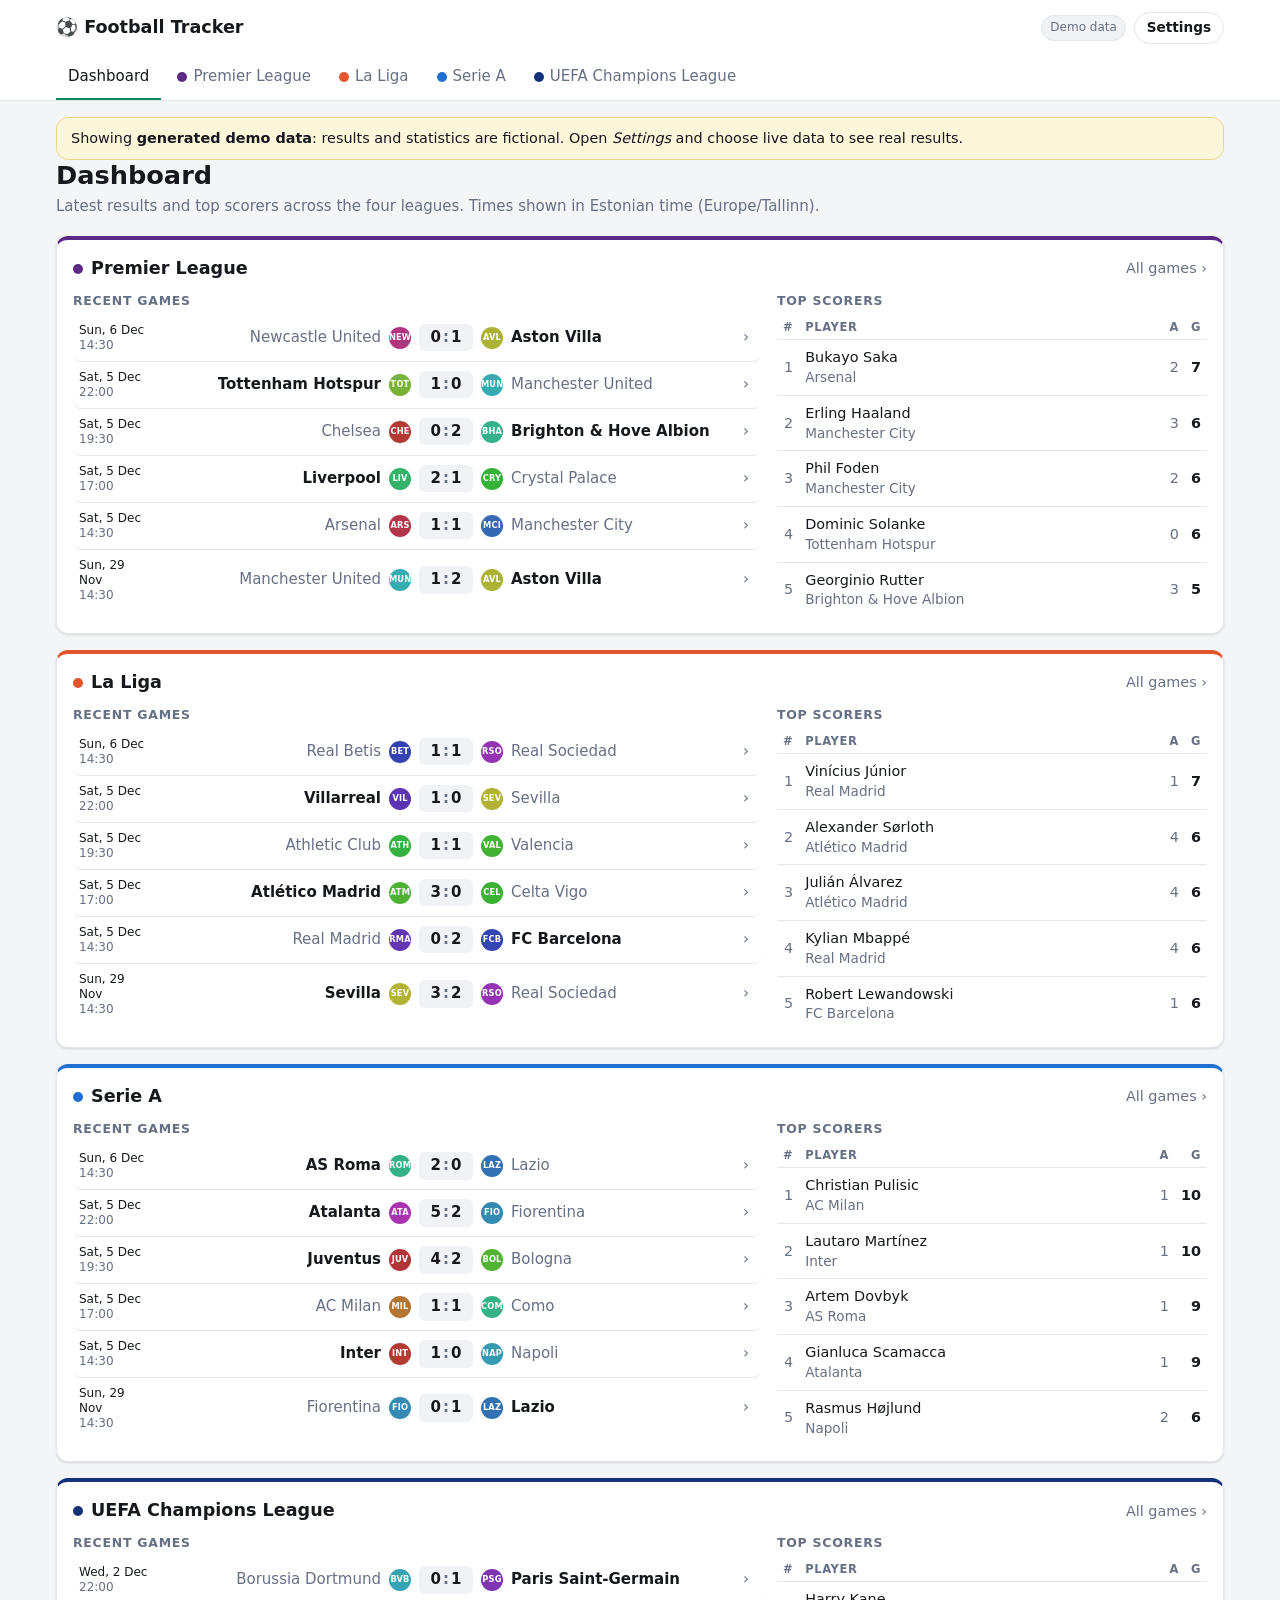
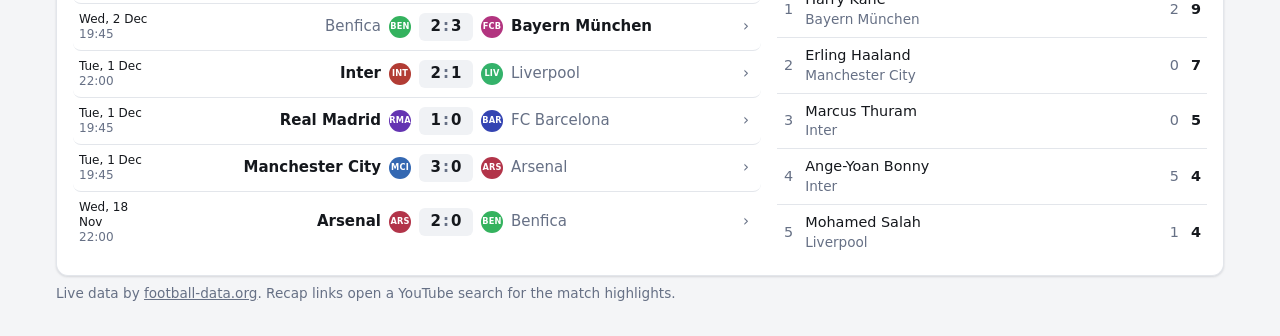
==== public/index.html @ 17e54a9e "Support live data on Cloudflare Pages, Netlify and Vercel football-data.org blocks direct browser re" ====
<!doctype html>
<html lang="en">
<head>
  <meta charset="utf-8">
  <meta name="viewport" content="width=device-width, initial-scale=1">
  <title>Football Tracker</title>
  <meta name="description" content="Recent results, top scorers and match statistics for La Liga, Premier League, Serie A and the UEFA Champions League.">
  <link rel="icon" href="data:image/svg+xml,<svg xmlns='http://www.w3.org/2000/svg' viewBox='0 0 100 100'><text y='.9em' font-size='90'>⚽</text></svg>">
  <link rel="stylesheet" href="css/styles.css">
</head>
<body>
  <header class="site-header">
    <div class="wrap header-inner">
      <a href="#/" class="brand"><span aria-hidden="true">⚽</span> Football Tracker</a>
      <div class="header-actions">
        <span id="source-badge" class="badge">Demo data</span>
        <button id="open-settings" class="btn ghost small" type="button">Settings</button>
      </div>
    </div>
    <nav class="wrap league-nav" aria-label="Leagues"></nav>
  </header>

  <div id="demo-banner" class="wrap" hidden><div class="banner">
    Showing <strong>generated demo data</strong>: results and statistics are fictional.
    <span id="banner-reason"></span>
  </div></div>

  <main id="app" class="wrap"></main>

  <footer class="wrap site-footer muted small">
    Live data by <a href="https://www.football-data.org" target="_blank" rel="noopener">football-data.org</a>.
    Recap links open a YouTube search for the match highlights.
  </footer>

  <dialog id="settings">
    <form id="settings-form" method="dialog">
      <h2>Data source</h2>
      <label class="radio"><input type="radio" name="source" value="demo"> Demo data (works offline, fictional)</label>
      <label class="radio"><input type="radio" name="source" value="live"> Live data from football-data.org</label>
      <label class="field">
        <span>API key <span id="server-key-note" class="muted small" hidden>(optional: the server already has one)</span></span>
        <input name="apiKey" type="password" autocomplete="off" placeholder="Paste your football-data.org key">
      </label>
      <p class="muted small">Register for a free key at
        <a href="https://www.football-data.org/client/register" target="_blank" rel="noopener">football-data.org</a>.
        The key is stored only in this browser. Live data needs the bundled server (<code>node server.js</code>).
        The free tier covers all four leagues but not goal scorers, cards or match statistics.</p>
      <div class="dialog-actions">
        <button class="btn ghost" value="cancel" formnovalidate>Cancel</button>
        <button class="btn" value="save">Save</button>
      </div>
    </form>
  </dialog>

  <script src="js/demo-data.js"></script>
  <script src="js/live-data.js"></script>
  <script src="js/app.js"></script>
</body>
</html>
---- public/css/styles.css ----
:root {
  --bg: #f4f5f7;
  --surface: #ffffff;
  --surface-2: #f0f2f5;
  --text: #15181d;
  --muted: #667085;
  --border: #e3e6eb;
  --accent: #0f8a5f;
  --accent-ink: #ffffff;
  --home: #2563eb;
  --away: #e11d48;
  --yellow: #f5c518;
  --red: #d92d20;
  --shadow: 0 1px 2px rgba(16, 24, 40, .06), 0 1px 3px rgba(16, 24, 40, .08);
  --radius: 12px;
  color-scheme: light;
}
@media (prefers-color-scheme: dark) {
  :root {
    --bg: #0f1216;
    --surface: #171b21;
    --surface-2: #1f242c;
    --text: #e8eaed;
    --muted: #98a2b3;
    --border: #2a3039;
    --accent: #2fbf86;
    --accent-ink: #06140e;
    --home: #60a5fa;
    --away: #fb7185;
    --shadow: none;
    color-scheme: dark;
  }
}

* { box-sizing: border-box; }
html { -webkit-text-size-adjust: 100%; }
body {
  margin: 0;
  background: var(--bg);
  color: var(--text);
  font: 15px/1.45 system-ui, -apple-system, "Segoe UI", Roboto, Helvetica, Arial, sans-serif;
}
a { color: inherit; }
h1, h2, h3 { margin: 0; line-height: 1.2; }
h1 { font-size: 1.6rem; }
h2 { font-size: 1.05rem; }
h3 { font-size: .78rem; text-transform: uppercase; letter-spacing: .06em; color: var(--muted); font-weight: 600; }
.muted { color: var(--muted); }
.small { font-size: .85rem; }
.wrap { max-width: 1200px; margin: 0 auto; padding: 0 16px; }

/* ---------- header ---------- */
.site-header { background: var(--surface); border-bottom: 1px solid var(--border); position: sticky; top: 0; z-index: 10; }
.header-inner { display: flex; align-items: center; justify-content: space-between; height: 56px; gap: 12px; }
.brand { font-weight: 700; font-size: 1.1rem; text-decoration: none; white-space: nowrap; }
.header-actions { display: flex; align-items: center; gap: 8px; }
.badge { font-size: .75rem; padding: 3px 8px; border-radius: 999px; background: var(--surface-2); color: var(--muted); border: 1px solid var(--border); white-space: nowrap; }
.badge.live { color: var(--accent); border-color: var(--accent); }
.league-nav { display: flex; gap: 4px; overflow-x: auto; scrollbar-width: none; }
.league-nav::-webkit-scrollbar { display: none; }
.league-nav a {
  display: inline-flex; align-items: center; gap: 6px; white-space: nowrap;
  padding: 10px 12px; text-decoration: none; color: var(--muted); font-weight: 500;
  border-bottom: 2px solid transparent;
}
.league-nav a:hover { color: var(--text); }
.league-nav a.active { color: var(--text); border-bottom-color: var(--league, var(--accent)); }
.league-dot { width: 10px; height: 10px; border-radius: 50%; background: var(--league, var(--accent)); display: inline-block; flex: none; }

.banner {
  margin-top: 16px; padding: 10px 14px; border-radius: var(--radius);
  background: color-mix(in srgb, var(--yellow) 16%, var(--surface)); border: 1px solid color-mix(in srgb, var(--yellow) 45%, var(--border));
  font-size: .9rem;
}
#demo-banner[hidden] { display: none; }

main { padding-top: 20px; padding-bottom: 32px; min-height: 60vh; }
.page-head { margin-bottom: 18px; }
.page-head p { margin: 6px 0 0; }
.league-hero h1 { display: flex; align-items: center; gap: 10px; }
.league-hero .league-dot { width: 14px; height: 14px; }
.back { display: inline-block; margin-bottom: 12px; color: var(--muted); text-decoration: none; font-weight: 500; }
.back:hover { color: var(--text); }

/* ---------- cards ---------- */
.card { background: var(--surface); border: 1px solid var(--border); border-radius: var(--radius); box-shadow: var(--shadow); padding: 16px; min-width: 0; }
.card-head { display: flex; align-items: center; justify-content: space-between; margin-bottom: 12px; gap: 8px; }
.dashboard { display: grid; grid-template-columns: 1fr; gap: 16px; }
.league-card { border-top: 4px solid var(--league); }
.league-title { display: flex; align-items: center; gap: 8px; font-weight: 700; font-size: 1.1rem; text-decoration: none; }
.more { color: var(--muted); text-decoration: none; font-size: .9rem; white-space: nowrap; }
.more:hover { color: var(--text); }
.league-body { display: grid; grid-template-columns: minmax(0, 1.6fr) minmax(0, 1fr); gap: 16px; }
.league-body h3 { margin-bottom: 6px; }
@media (max-width: 640px) { .league-body { grid-template-columns: 1fr; } }

.league-layout, .match-layout { display: grid; grid-template-columns: minmax(0, 1.5fr) minmax(0, 1fr); gap: 16px; align-items: start; }
@media (max-width: 860px) { .league-layout, .match-layout { grid-template-columns: 1fr; } }

/* ---------- match rows ---------- */
.match-row {
  display: grid; grid-template-columns: 70px minmax(0, 1fr) 54px minmax(0, 1fr) 12px;
  align-items: center; gap: 8px; padding: 8px 6px; border-radius: 8px;
  text-decoration: none; border-bottom: 1px solid var(--border);
}
.match-row:last-child { border-bottom: 0; }
.match-row:hover { background: var(--surface-2); }
.match-row.no-date { grid-template-columns: 44px minmax(0, 1fr) 54px minmax(0, 1fr) 12px; }
.match-when { display: flex; flex-direction: column; font-size: .75rem; line-height: 1.25; }
.team { display: flex; align-items: center; gap: 8px; min-width: 0; color: var(--muted); }
.team.win { color: var(--text); font-weight: 600; }
.team.home { justify-content: flex-end; text-align: right; }
.team-name { overflow: hidden; text-overflow: ellipsis; white-space: nowrap; }
.score { text-align: center; font-weight: 700; font-variant-numeric: tabular-nums; background: var(--surface-2); border-radius: 6px; padding: 3px 0; }
.score .sep { margin: 0 2px; color: var(--muted); }
.chev { color: var(--muted); }
@media (max-width: 480px) {
  .match-row, .match-row.no-date { grid-template-columns: minmax(0, 1fr) 48px minmax(0, 1fr); row-gap: 2px; }
  .match-when { grid-column: 1 / -1; flex-direction: row; gap: 6px; }
  .chev { display: none; }
  .team .crest { display: none; }
}
.day-group + .day-group { margin-top: 16px; }
.day-label { text-transform: none; letter-spacing: 0; font-size: .9rem; color: var(--text); margin-bottom: 4px; }

.crest { flex: none; object-fit: contain; }
.crest[hidden] { display: none; }
.crest-fallback {
  display: inline-grid; place-items: center; border-radius: 50%;
  background: hsl(var(--h) 55% 45%); color: #fff; font-size: .55em; font-weight: 700; letter-spacing: .02em;
}
.sb-team .crest-fallback { font-size: 1rem; }

/* ---------- scorers ---------- */
.scorers { width: 100%; border-collapse: collapse; font-size: .9rem; }
.scorers th { text-align: left; font-size: .72rem; color: var(--muted); font-weight: 600; text-transform: uppercase; letter-spacing: .05em; padding: 4px 6px; border-bottom: 1px solid var(--border); }
.scorers td { padding: 7px 6px; border-bottom: 1px solid var(--border); vertical-align: middle; }
.scorers tr:last-child td { border-bottom: 0; }
.scorers .num { text-align: right; font-variant-numeric: tabular-nums; width: 1%; white-space: nowrap; }
.scorers .goals { font-weight: 700; }
.player { font-weight: 500; }

/* ---------- scoreboard ---------- */
.scoreboard { text-align: center; border-top: 4px solid var(--league); margin-bottom: 16px; padding: 20px 16px; }
.sb-league { display: inline-flex; align-items: center; gap: 8px; color: var(--muted); font-weight: 600; font-size: .9rem; }
.sb-main { display: grid; grid-template-columns: minmax(0, 1fr) auto minmax(0, 1fr); align-items: center; gap: 12px; margin: 18px 0 12px; }
.sb-team { display: flex; flex-direction: column; align-items: center; gap: 8px; font-weight: 700; font-size: 1.15rem; min-width: 0; overflow-wrap: anywhere; }
.sb-goals { font-size: 3rem; font-weight: 800; font-variant-numeric: tabular-nums; line-height: 1; }
.sb-goals .sep { color: var(--muted); margin: 0 8px; font-weight: 400; }
.sb-status { color: var(--muted); font-size: .85rem; margin-top: 6px; }
.sb-meta { list-style: none; padding: 0; margin: 0 0 16px; display: flex; flex-wrap: wrap; justify-content: center; gap: 4px 16px; color: var(--muted); font-size: .88rem; }
@media (max-width: 480px) {
  .sb-goals { font-size: 2.2rem; }
  .sb-team { font-size: .95rem; }
  .sb-team .crest { width: 44px; height: 44px; }
}

/* ---------- buttons ---------- */
.btn {
  display: inline-flex; align-items: center; justify-content: center; gap: 8px;
  padding: 9px 16px; border-radius: 999px; border: 1px solid transparent;
  background: var(--accent); color: var(--accent-ink); font: inherit; font-weight: 600;
  text-decoration: none; cursor: pointer;
}
.btn:hover { filter: brightness(1.08); }
.btn.ghost { background: transparent; color: var(--text); border-color: var(--border); }
.btn.small { padding: 5px 12px; font-size: .85rem; }
.btn.recap { background: #e62117; color: #fff; }

/* ---------- stats ---------- */
.stats-head { display: flex; justify-content: space-between; font-weight: 700; font-size: .85rem; margin-bottom: 8px; }
.stats-head span:first-child { color: var(--home); }
.stats-head span:last-child { color: var(--away); }
.stat + .stat { margin-top: 12px; }
.stat-vals { display: flex; justify-content: space-between; align-items: baseline; font-variant-numeric: tabular-nums; font-size: .92rem; margin-bottom: 4px; }
.stat-vals .lead { font-weight: 700; }
.stat-label { color: var(--muted); font-size: .85rem; text-align: center; }
.stat-bar { display: flex; gap: 3px; height: 6px; }
.stat-bar span { border-radius: 3px; min-width: 2px; }
.bar-home { background: var(--home); }
.bar-away { background: var(--away); }

/* ---------- timeline ---------- */
.timeline { list-style: none; margin: 0; padding: 0; }
.tl-item { display: grid; grid-template-columns: 48px 1fr; align-items: start; padding: 8px 0; border-bottom: 1px solid var(--border); }
.tl-min { font-weight: 700; font-variant-numeric: tabular-nums; color: var(--muted); padding-top: 1px; }
.tl-body { display: flex; gap: 10px; align-items: flex-start; border-left: 3px solid var(--home); padding-left: 10px; }
.tl-item.away .tl-body { border-left-color: var(--away); }
.tl-main { display: block; font-weight: 500; }
.tl-sub { display: block; font-size: .82rem; }
.ev { flex: none; width: 18px; display: inline-flex; justify-content: center; }
.ev-card { width: 12px; height: 16px; border-radius: 2px; margin: 2px 3px 0; }
.ev-card.yellow { background: var(--yellow); }
.ev-card.red { background: var(--red); }
.ev-score { font-weight: 700; margin-left: 4px; font-variant-numeric: tabular-nums; }
.tl-break { text-align: center; font-size: .78rem; font-weight: 600; text-transform: uppercase; letter-spacing: .05em; color: var(--muted); padding: 8px 0; border-bottom: 1px solid var(--border); background: var(--surface-2); }
.tl-break:last-child { border-bottom: 0; border-radius: 0 0 8px 8px; }

/* ---------- states ---------- */
.empty { padding: 12px 0; margin: 0; }
.empty-page { text-align: center; padding: 40px 16px; }
.error { padding: 10px 12px; border-radius: 8px; border: 1px solid color-mix(in srgb, var(--red) 45%, var(--border)); background: color-mix(in srgb, var(--red) 8%, var(--surface)); font-size: .9rem; }
.error .btn { margin-top: 8px; }
.loading { display: flex; gap: 6px; justify-content: center; padding: 24px 0; }
.loading span { width: 8px; height: 8px; border-radius: 50%; background: var(--muted); animation: pulse 1s infinite ease-in-out; }
.loading span:nth-child(2) { animation-delay: .15s; }
.loading span:nth-child(3) { animation-delay: .3s; }
@keyframes pulse { 0%, 100% { opacity: .25; } 50% { opacity: 1; } }
@media (prefers-reduced-motion: reduce) { .loading span { animation: none; opacity: .6; } }

.site-footer { padding-top: 8px; padding-bottom: 32px; }

/* ---------- dialog ---------- */
dialog { border: 1px solid var(--border); border-radius: var(--radius); background: var(--surface); color: var(--text); padding: 20px; width: min(440px, calc(100vw - 32px)); }
dialog::backdrop { background: rgba(0, 0, 0, .45); }
dialog h2 { margin-bottom: 12px; }
.radio { display: flex; gap: 8px; align-items: center; margin: 6px 0; }
.field { display: grid; gap: 4px; margin-top: 14px; font-weight: 500; }
.field input { font: inherit; padding: 8px 10px; border-radius: 8px; border: 1px solid var(--border); background: var(--surface-2); color: var(--text); }
.dialog-actions { display: flex; justify-content: flex-end; gap: 8px; margin-top: 16px; }
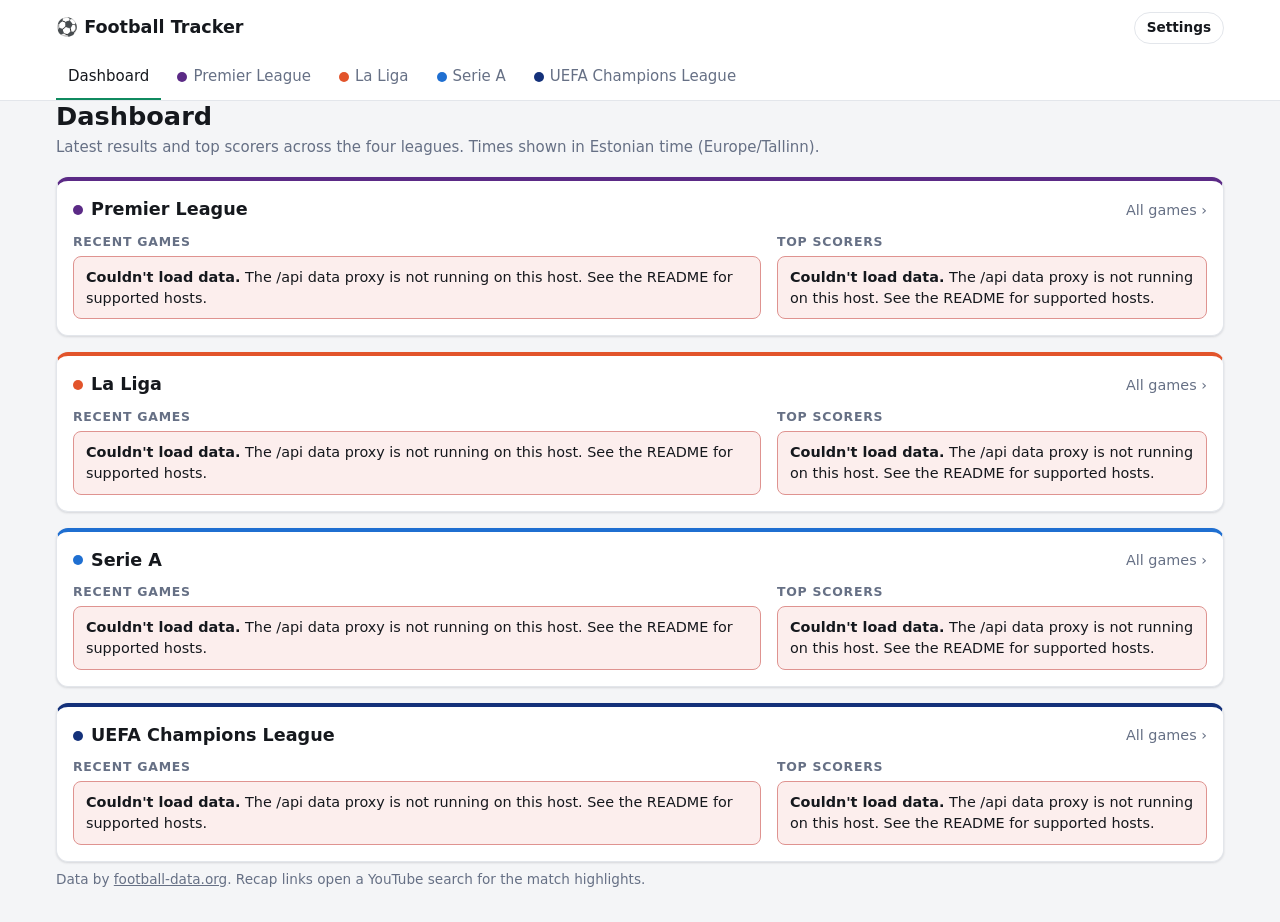
==== commit 2f509d89: "Remove demo data The site now always shows real data from football-data.org. Remove the demo data ge" ====
--- a/public/index.html
+++ b/public/index.html
@@ -13,38 +13,29 @@
     <div class="wrap header-inner">
       <a href="#/" class="brand"><span aria-hidden="true">⚽</span> Football Tracker</a>
       <div class="header-actions">
-        <span id="source-badge" class="badge">Demo data</span>
         <button id="open-settings" class="btn ghost small" type="button">Settings</button>
       </div>
     </div>
     <nav class="wrap league-nav" aria-label="Leagues"></nav>
   </header>
 
-  <div id="demo-banner" class="wrap" hidden><div class="banner">
-    Showing <strong>generated demo data</strong>: results and statistics are fictional.
-    <span id="banner-reason"></span>
-  </div></div>
-
   <main id="app" class="wrap"></main>
 
   <footer class="wrap site-footer muted small">
-    Live data by <a href="https://www.football-data.org" target="_blank" rel="noopener">football-data.org</a>.
+    Data by <a href="https://www.football-data.org" target="_blank" rel="noopener">football-data.org</a>.
     Recap links open a YouTube search for the match highlights.
   </footer>
 
   <dialog id="settings">
     <form id="settings-form" method="dialog">
-      <h2>Data source</h2>
-      <label class="radio"><input type="radio" name="source" value="demo"> Demo data (works offline, fictional)</label>
-      <label class="radio"><input type="radio" name="source" value="live"> Live data from football-data.org</label>
+      <h2>Settings</h2>
       <label class="field">
-        <span>API key <span id="server-key-note" class="muted small" hidden>(optional: the server already has one)</span></span>
+        <span>Your own API key <span class="muted small">(optional)</span></span>
         <input name="apiKey" type="password" autocomplete="off" placeholder="Paste your football-data.org key">
       </label>
-      <p class="muted small">Register for a free key at
-        <a href="https://www.football-data.org/client/register" target="_blank" rel="noopener">football-data.org</a>.
-        The key is stored only in this browser. Live data needs the bundled server (<code>node server.js</code>).
-        The free tier covers all four leagues but not goal scorers, cards or match statistics.</p>
+      <p class="muted small">The site already has a key. To use your own instead, register at
+        <a href="https://www.football-data.org/client/register" target="_blank" rel="noopener">football-data.org</a>
+        and paste it here. It's stored only in this browser; leave empty to use the site's key.</p>
       <div class="dialog-actions">
         <button class="btn ghost" value="cancel" formnovalidate>Cancel</button>
         <button class="btn" value="save">Save</button>
@@ -52,7 +43,6 @@
     </form>
   </dialog>
 
-  <script src="js/demo-data.js"></script>
   <script src="js/live-data.js"></script>
   <script src="js/app.js"></script>
 </body>
--- a/public/css/styles.css
+++ b/public/css/styles.css
@@ -54,8 +54,6 @@
 .header-inner { display: flex; align-items: center; justify-content: space-between; height: 56px; gap: 12px; }
 .brand { font-weight: 700; font-size: 1.1rem; text-decoration: none; white-space: nowrap; }
 .header-actions { display: flex; align-items: center; gap: 8px; }
-.badge { font-size: .75rem; padding: 3px 8px; border-radius: 999px; background: var(--surface-2); color: var(--muted); border: 1px solid var(--border); white-space: nowrap; }
-.badge.live { color: var(--accent); border-color: var(--accent); }
 .league-nav { display: flex; gap: 4px; overflow-x: auto; scrollbar-width: none; }
 .league-nav::-webkit-scrollbar { display: none; }
 .league-nav a {
@@ -67,12 +65,6 @@
 .league-nav a.active { color: var(--text); border-bottom-color: var(--league, var(--accent)); }
 .league-dot { width: 10px; height: 10px; border-radius: 50%; background: var(--league, var(--accent)); display: inline-block; flex: none; }
 
-.banner {
-  margin-top: 16px; padding: 10px 14px; border-radius: var(--radius);
-  background: color-mix(in srgb, var(--yellow) 16%, var(--surface)); border: 1px solid color-mix(in srgb, var(--yellow) 45%, var(--border));
-  font-size: .9rem;
-}
-#demo-banner[hidden] { display: none; }
 
 main { padding-top: 20px; padding-bottom: 32px; min-height: 60vh; }
 .page-head { margin-bottom: 18px; }
@@ -214,7 +206,6 @@
 dialog { border: 1px solid var(--border); border-radius: var(--radius); background: var(--surface); color: var(--text); padding: 20px; width: min(440px, calc(100vw - 32px)); }
 dialog::backdrop { background: rgba(0, 0, 0, .45); }
 dialog h2 { margin-bottom: 12px; }
-.radio { display: flex; gap: 8px; align-items: center; margin: 6px 0; }
 .field { display: grid; gap: 4px; margin-top: 14px; font-weight: 500; }
 .field input { font: inherit; padding: 8px 10px; border-radius: 8px; border: 1px solid var(--border); background: var(--surface-2); color: var(--text); }
 .dialog-actions { display: flex; justify-content: flex-end; gap: 8px; margin-top: 16px; }
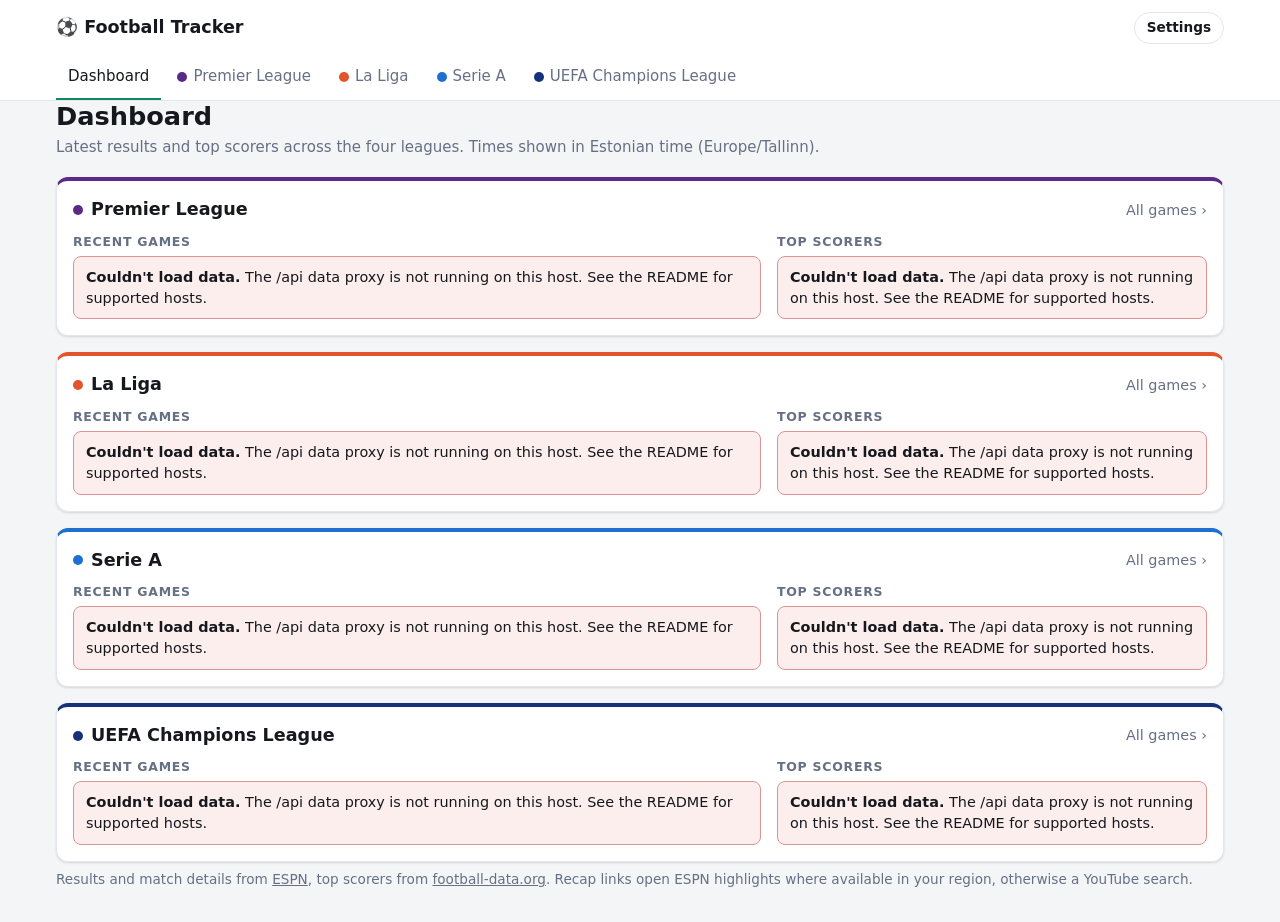
==== commit 9c4be133: "Use ESPN for results and goal details per match Match pages now show goal scorers with assists, own " ====
--- a/public/index.html
+++ b/public/index.html
@@ -22,8 +22,9 @@
   <main id="app" class="wrap"></main>
 
   <footer class="wrap site-footer muted small">
-    Data by <a href="https://www.football-data.org" target="_blank" rel="noopener">football-data.org</a>.
-    Recap links open a YouTube search for the match highlights.
+    Results and match details from <a href="https://www.espn.com/soccer/" target="_blank" rel="noopener">ESPN</a>,
+    top scorers from <a href="https://www.football-data.org" target="_blank" rel="noopener">football-data.org</a>.
+    Recap links open ESPN highlights where available in your region, otherwise a YouTube search.
   </footer>
 
   <dialog id="settings">
@@ -43,7 +44,9 @@
     </form>
   </dialog>
 
-  <script src="js/live-data.js"></script>
+  <script src="js/football-data.js"></script>
+  <script src="js/espn-data.js"></script>
+  <script src="js/data.js"></script>
   <script src="js/app.js"></script>
 </body>
 </html>
--- a/public/css/styles.css
+++ b/public/css/styles.css
@@ -136,9 +136,16 @@
 .scoreboard { text-align: center; border-top: 4px solid var(--league); margin-bottom: 16px; padding: 20px 16px; }
 .sb-league { display: inline-flex; align-items: center; gap: 8px; color: var(--muted); font-weight: 600; font-size: .9rem; }
 .sb-main { display: grid; grid-template-columns: minmax(0, 1fr) auto minmax(0, 1fr); align-items: center; gap: 12px; margin: 18px 0 12px; }
-.sb-team { display: flex; flex-direction: column; align-items: center; gap: 8px; font-weight: 700; font-size: 1.15rem; min-width: 0; overflow-wrap: anywhere; }
+.sb-team { display: flex; flex-direction: column; align-items: center; align-self: start; gap: 8px; font-weight: 700; font-size: 1.15rem; min-width: 0; overflow-wrap: anywhere; }
 .sb-goals { font-size: 3rem; font-weight: 800; font-variant-numeric: tabular-nums; line-height: 1; }
 .sb-goals .sep { color: var(--muted); margin: 0 8px; font-weight: 400; }
+.sb-scorers { list-style: none; margin: 4px 0 0; padding: 0; font-size: .85rem; font-weight: 400; display: grid; gap: 2px; }
+.sb-scorers li { overflow-wrap: anywhere; }
+.recap-alt { margin-top: 10px; }
+.recap-alt a { color: var(--muted); }
+.ev-sub { color: var(--accent); font-weight: 700; }
+.ev-miss { color: var(--red); font-weight: 700; }
+.tl-minor .tl-main { font-weight: 400; }
 .sb-status { color: var(--muted); font-size: .85rem; margin-top: 6px; }
 .sb-meta { list-style: none; padding: 0; margin: 0 0 16px; display: flex; flex-wrap: wrap; justify-content: center; gap: 4px 16px; color: var(--muted); font-size: .88rem; }
 @media (max-width: 480px) {
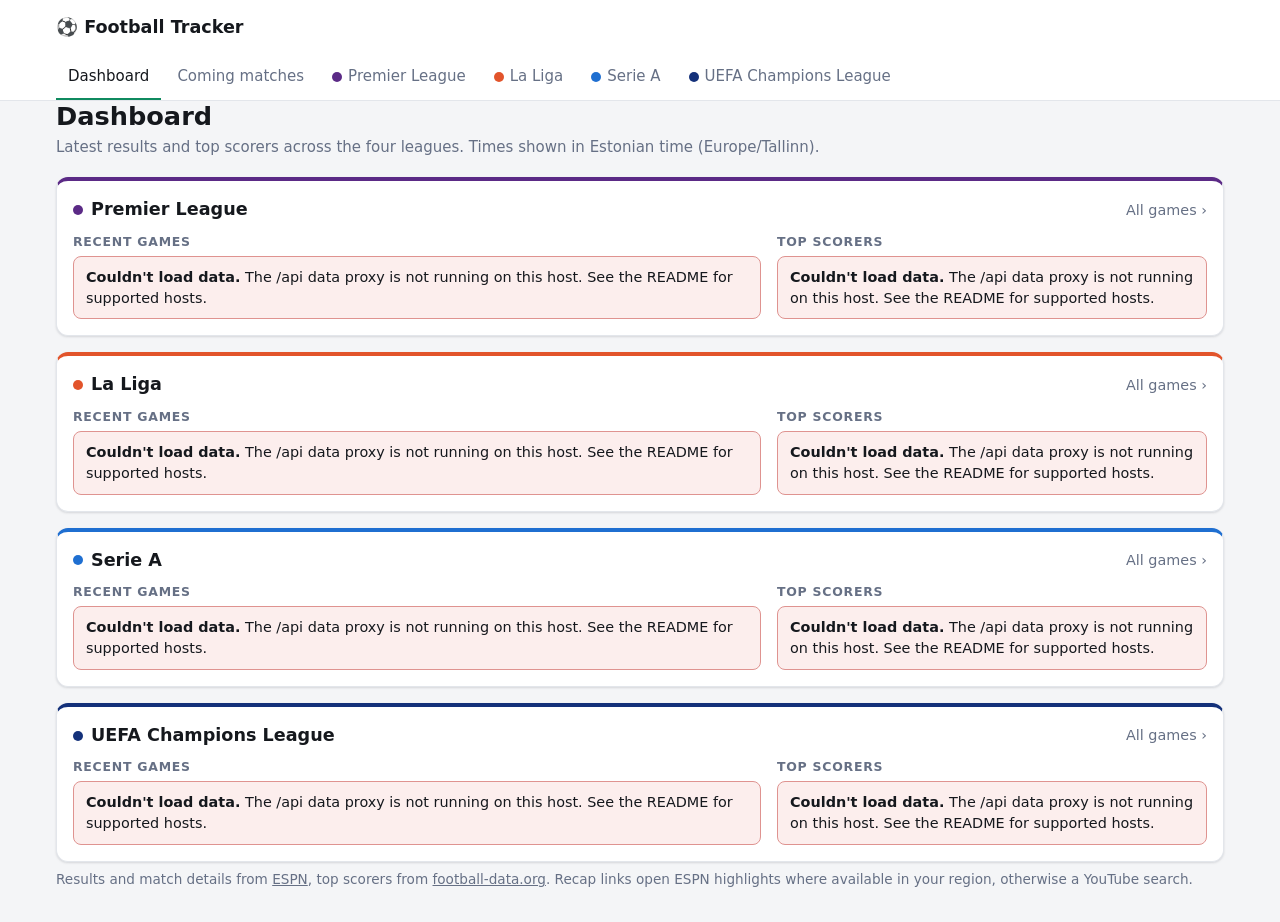
==== commit d114c5a6: "Add coming matches tab and remove Settings - New "Coming matches" tab: fixtures for the next 7 days " ====
--- a/public/index.html
+++ b/public/index.html
@@ -12,9 +12,6 @@
   <header class="site-header">
     <div class="wrap header-inner">
       <a href="#/" class="brand"><span aria-hidden="true">⚽</span> Football Tracker</a>
-      <div class="header-actions">
-        <button id="open-settings" class="btn ghost small" type="button">Settings</button>
-      </div>
     </div>
     <nav class="wrap league-nav" aria-label="Leagues"></nav>
   </header>
@@ -27,22 +24,6 @@
     Recap links open ESPN highlights where available in your region, otherwise a YouTube search.
   </footer>
 
-  <dialog id="settings">
-    <form id="settings-form" method="dialog">
-      <h2>Settings</h2>
-      <label class="field">
-        <span>Your own API key <span class="muted small">(optional)</span></span>
-        <input name="apiKey" type="password" autocomplete="off" placeholder="Paste your football-data.org key">
-      </label>
-      <p class="muted small">The site already has a key. To use your own instead, register at
-        <a href="https://www.football-data.org/client/register" target="_blank" rel="noopener">football-data.org</a>
-        and paste it here. It's stored only in this browser; leave empty to use the site's key.</p>
-      <div class="dialog-actions">
-        <button class="btn ghost" value="cancel" formnovalidate>Cancel</button>
-        <button class="btn" value="save">Save</button>
-      </div>
-    </form>
-  </dialog>
 
   <script src="js/football-data.js"></script>
   <script src="js/espn-data.js"></script>
--- a/public/css/styles.css
+++ b/public/css/styles.css
@@ -53,7 +53,6 @@
 .site-header { background: var(--surface); border-bottom: 1px solid var(--border); position: sticky; top: 0; z-index: 10; }
 .header-inner { display: flex; align-items: center; justify-content: space-between; height: 56px; gap: 12px; }
 .brand { font-weight: 700; font-size: 1.1rem; text-decoration: none; white-space: nowrap; }
-.header-actions { display: flex; align-items: center; gap: 8px; }
 .league-nav { display: flex; gap: 4px; overflow-x: auto; scrollbar-width: none; }
 .league-nav::-webkit-scrollbar { display: none; }
 .league-nav a {
@@ -111,6 +110,27 @@
   .match-when { grid-column: 1 / -1; flex-direction: row; gap: 6px; }
   .chev { display: none; }
   .team .crest { display: none; }
+}
+/* coming matches */
+.match-row.upcoming { grid-template-columns: 52px minmax(0, 1fr) 54px minmax(0, 1fr) 150px; }
+.match-row.upcoming:hover { background: transparent; }
+.match-row[hidden], .day-group[hidden], .empty[hidden] { display: none; }
+.match-row.upcoming .team { color: var(--text); }
+.score.vs { color: var(--muted); font-weight: 600; font-size: .85rem; }
+.comp-tag { display: inline-flex; align-items: center; gap: 6px; font-size: .8rem; color: var(--muted); min-width: 0; justify-self: end; }
+.comp-name { overflow: hidden; text-overflow: ellipsis; white-space: nowrap; }
+.live-tag { display: inline-block; padding: 1px 6px; border-radius: 4px; background: var(--red); color: #fff; font-weight: 700; font-size: .7rem; text-transform: uppercase; letter-spacing: .04em; width: fit-content; }
+.chips { display: flex; flex-wrap: wrap; gap: 8px; margin-bottom: 14px; }
+.chip {
+  display: inline-flex; align-items: center; gap: 6px; padding: 6px 12px; border-radius: 999px;
+  border: 1px solid var(--border); background: var(--surface); color: var(--text); font: inherit; font-size: .88rem; cursor: pointer;
+}
+.chip:hover { background: var(--surface-2); }
+.chip.active { border-color: var(--text); background: var(--text); color: var(--surface); }
+@media (max-width: 640px) {
+  .match-row.upcoming { grid-template-columns: minmax(0, 1fr) 48px minmax(0, 1fr); row-gap: 2px; }
+  .match-row.upcoming .match-when { grid-column: 1 / 2; grid-row: 1; }
+  .match-row.upcoming .comp-tag { grid-column: 2 / 4; grid-row: 1; }
 }
 .day-group + .day-group { margin-top: 16px; }
 .day-label { text-transform: none; letter-spacing: 0; font-size: .9rem; color: var(--text); margin-bottom: 4px; }
@@ -209,10 +229,3 @@
 
 .site-footer { padding-top: 8px; padding-bottom: 32px; }
 
-/* ---------- dialog ---------- */
-dialog { border: 1px solid var(--border); border-radius: var(--radius); background: var(--surface); color: var(--text); padding: 20px; width: min(440px, calc(100vw - 32px)); }
-dialog::backdrop { background: rgba(0, 0, 0, .45); }
-dialog h2 { margin-bottom: 12px; }
-.field { display: grid; gap: 4px; margin-top: 14px; font-weight: 500; }
-.field input { font: inherit; padding: 8px 10px; border-radius: 8px; border: 1px solid var(--border); background: var(--surface-2); color: var(--text); }
-.dialog-actions { display: flex; justify-content: flex-end; gap: 8px; margin-top: 16px; }
